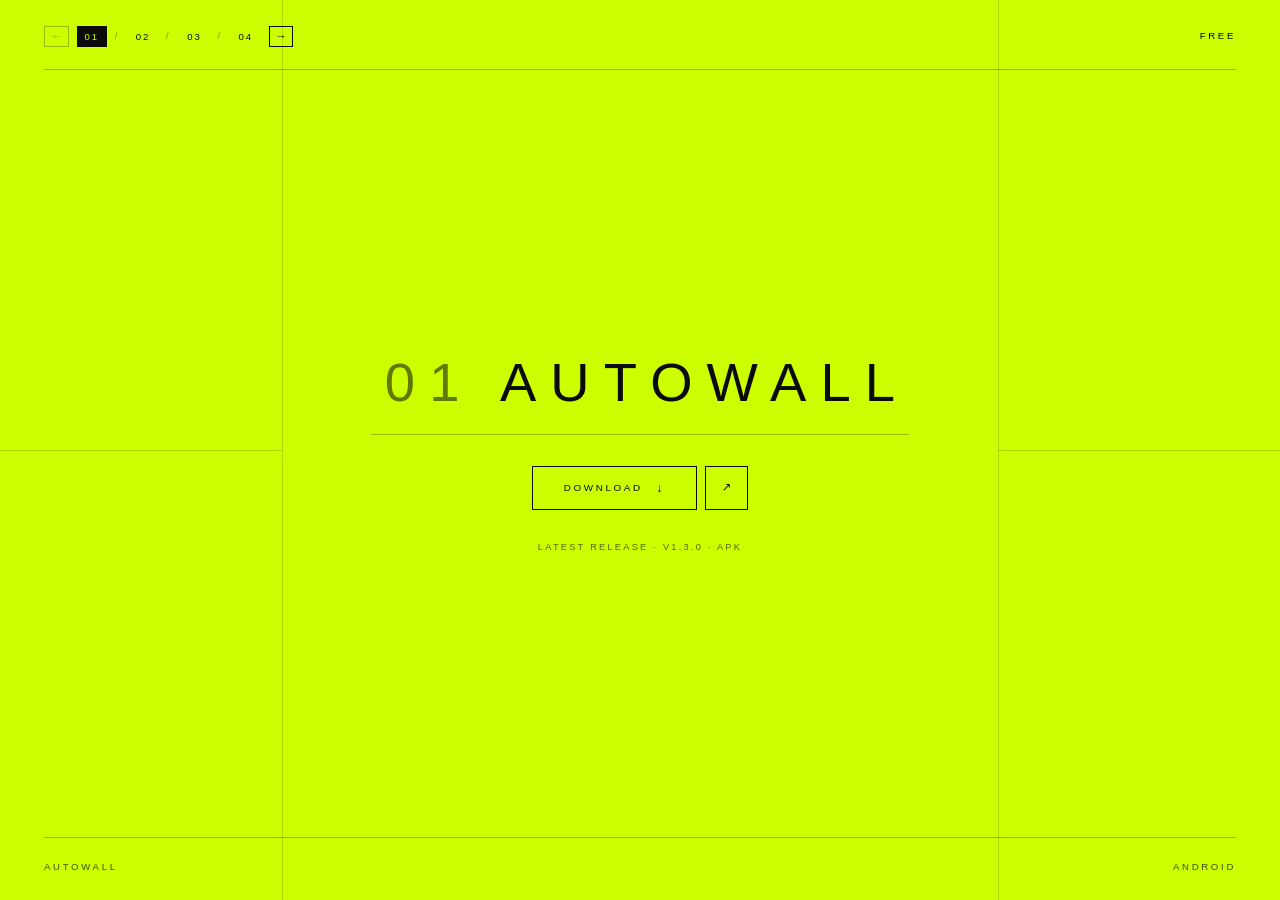
==== index.html @ 522e4326 "Point the download buttons at the latest releases (01 AutoWall v1.3.0, 02 Progress Tracker v1.2.0, 0" ====
<!DOCTYPE html>
<html lang="en">
  <head>
    <meta charset="utf-8">
    <meta name="viewport" content="width=device-width, initial-scale=1">
    <meta name="color-scheme" content="light">
    <meta name="theme-color" content="#ccff00">
    <meta name="msapplication-TileColor" content="#ccff00">
    <meta name="msapplication-TileImage" content="/assets/icon-192x192.png">
    <meta name="description" content="Paid Apps Made Free: 01 AutoWall, 02 Progress Tracker, 03 Teal and 04 Faster Downloads, four free Android apps. Direct APK downloads from GitHub.">
    <meta name="robots" content="index, follow, max-image-preview:large, max-snippet:-1, max-video-preview:-1">
    <link rel="canonical" href="https://free.justsimpleapps.online/">
    <link rel="icon" href="/favicon.ico" sizes="96x96 48x48 32x32 16x16">
    <link rel="icon" href="/assets/favicon-48x48.png" type="image/png" sizes="48x48">
    <link rel="icon" href="/assets/favicon-96x96.png" type="image/png" sizes="96x96">
    <link rel="icon" href="/assets/icon-192x192.png" type="image/png" sizes="192x192">
    <link rel="icon" href="/assets/icon-512x512.png" type="image/png" sizes="512x512">
    <link rel="icon" href="/assets/favicon-32x32.png" type="image/png" sizes="32x32">
    <link rel="icon" href="/assets/favicon-16x16.png" type="image/png" sizes="16x16">
    <link rel="icon" href="/assets/free-app-icon.png" type="image/png" sizes="1280x1280">
    <link rel="shortcut icon" href="/favicon.ico">
    <link rel="apple-touch-icon" href="/apple-touch-icon.png" sizes="180x180">
    <link rel="apple-touch-icon" href="/assets/apple-touch-icon.png" sizes="180x180">
    <link rel="manifest" href="/site.webmanifest">
    <link rel="stylesheet" href="/styles.css">

    <title>01 AutoWall · 02 Progress Tracker · 03 Teal · 04 Faster Downloads</title>

    <meta property="og:type" content="website">
    <meta property="og:site_name" content="Paid Apps Made Free">
    <meta property="og:url" content="https://free.justsimpleapps.online/">
    <meta property="og:title" content="Paid Apps Made Free">
    <meta property="og:description" content="01 AutoWall, a free automatic wallpaper changer, 02 Progress Tracker, a free project progress tracker, 03 Teal, a free video and audio downloader built on yt-dlp, and 04 Faster Downloads, a free downloader that bonds Wi-Fi and mobile data. Direct APK downloads from GitHub.">
    <meta property="og:image" content="https://free.justsimpleapps.online/assets/og-image.png">
    <meta property="og:image:type" content="image/png">
    <meta property="og:image:width" content="1200">
    <meta property="og:image:height" content="630">
    <meta property="og:image:alt" content="Paid Apps Made Free: free Android apps, one at a time.">
    <meta name="twitter:card" content="summary_large_image">
    <meta name="twitter:title" content="Paid Apps Made Free">
    <meta name="twitter:description" content="01 AutoWall, 02 Progress Tracker, 03 Teal and 04 Faster Downloads: free Android apps, each with a direct APK download from GitHub.">
    <meta name="twitter:image" content="https://free.justsimpleapps.online/assets/og-image.png">
    <meta name="twitter:image:alt" content="Paid Apps Made Free: free Android apps, one at a time.">

    <script type="application/ld+json">
      {
        "@context": "https://schema.org",
        "@graph": [
          {
            "@type": "Organization",
            "@id": "https://free.justsimpleapps.online/#organization",
            "name": "Paid Apps Made Free",
            "url": "https://free.justsimpleapps.online/",
            "logo": {
              "@type": "ImageObject",
              "url": "https://free.justsimpleapps.online/assets/icon-512x512.png",
              "width": 512,
              "height": 512
            },
            "image": "https://free.justsimpleapps.online/assets/free-app-icon.png"
          },
          {
            "@type": "WebSite",
            "@id": "https://free.justsimpleapps.online/#website",
            "url": "https://free.justsimpleapps.online/",
            "name": "Paid Apps Made Free",
            "publisher": { "@id": "https://free.justsimpleapps.online/#organization" },
            "inLanguage": "en"
          },
          {
            "@type": "WebPage",
            "@id": "https://free.justsimpleapps.online/#webpage-01",
            "url": "https://free.justsimpleapps.online/#app-01",
            "name": "01 AutoWall",
            "description": "01 AutoWall, a free automatic wallpaper changer for Android. Download the latest APK release directly from GitHub.",
            "isPartOf": { "@id": "https://free.justsimpleapps.online/#website" },
            "inLanguage": "en"
          },
          {
            "@type": "SoftwareApplication",
            "@id": "https://free.justsimpleapps.online/#app-01",
            "name": "AutoWall",
            "alternateName": "01 AutoWall",
            "image": "https://free.justsimpleapps.online/assets/icon-512x512.png",
            "operatingSystem": "Android 8.0+",
            "applicationCategory": "UtilitiesApplication",
            "downloadUrl": "https://github.com/owaiskhan-ash/Automatic-wallpaper-changer/releases/latest/download/AutoWall.apk",
            "installUrl": "https://github.com/owaiskhan-ash/Automatic-wallpaper-changer/releases/latest",
            "offers": {
              "@type": "Offer",
              "price": "0",
              "priceCurrency": "USD"
            }
          },
          {
            "@type": "WebPage",
            "@id": "https://free.justsimpleapps.online/#webpage-02",
            "url": "https://free.justsimpleapps.online/#app-02",
            "name": "02 Progress Tracker",
            "description": "02 Progress Tracker, a free project progress tracker for Android with an on-device widget. Download the latest APK release directly from GitHub.",
            "isPartOf": { "@id": "https://free.justsimpleapps.online/#website" },
            "inLanguage": "en"
          },
          {
            "@type": "SoftwareApplication",
            "@id": "https://free.justsimpleapps.online/#app-02",
            "name": "Progress Tracker",
            "alternateName": "02 Progress Tracker",
            "image": "https://free.justsimpleapps.online/assets/icon-512x512.png",
            "operatingSystem": "Android",
            "applicationCategory": "ProductivityApplication",
            "downloadUrl": "https://github.com/owaiskhan-ash/Progress-Tracker/releases/latest/download/Project-Tracker.apk",
            "installUrl": "https://github.com/owaiskhan-ash/Progress-Tracker/releases/latest",
            "offers": {
              "@type": "Offer",
              "price": "0",
              "priceCurrency": "USD"
            }
          },
          {
            "@type": "WebPage",
            "@id": "https://free.justsimpleapps.online/#webpage-03",
            "url": "https://free.justsimpleapps.online/#app-03",
            "name": "03 Teal",
            "description": "03 Teal, a free video and audio downloader for Android built on yt-dlp. Download the latest APK release directly from GitHub.",
            "isPartOf": { "@id": "https://free.justsimpleapps.online/#website" },
            "inLanguage": "en"
          },
          {
            "@type": "SoftwareApplication",
            "@id": "https://free.justsimpleapps.online/#app-03",
            "name": "Teal",
            "alternateName": "03 Teal",
            "image": "https://free.justsimpleapps.online/assets/icon-512x512.png",
            "operatingSystem": "Android 7.0+",
            "applicationCategory": "MultimediaApplication",
            "downloadUrl": "https://github.com/owaiskhan-ash/Video-Downloader/releases/latest/download/teal-v0.4.0-arm64-v8a.apk",
            "installUrl": "https://github.com/owaiskhan-ash/Video-Downloader/releases/latest",
            "offers": {
              "@type": "Offer",
              "price": "0",
              "priceCurrency": "USD"
            }
          },
          {
            "@type": "WebPage",
            "@id": "https://free.justsimpleapps.online/#webpage-04",
            "url": "https://free.justsimpleapps.online/#app-04",
            "name": "04 Faster Downloads",
            "description": "04 Faster Downloads, a free Android downloader that pulls one file over Wi-Fi and mobile data at the same time. Download the latest APK release directly from GitHub.",
            "isPartOf": { "@id": "https://free.justsimpleapps.online/#website" },
            "inLanguage": "en"
          },
          {
            "@type": "SoftwareApplication",
            "@id": "https://free.justsimpleapps.online/#app-04",
            "name": "Faster Downloads",
            "alternateName": "04 Faster Downloads",
            "image": "https://free.justsimpleapps.online/assets/icon-512x512.png",
            "operatingSystem": "Android 8.0+",
            "applicationCategory": "UtilitiesApplication",
            "downloadUrl": "https://github.com/owaiskhan-ash/Faster-Downloads/releases/latest/download/FasterDownloads-0.9.2.apk",
            "installUrl": "https://github.com/owaiskhan-ash/Faster-Downloads/releases/latest",
            "offers": {
              "@type": "Offer",
              "price": "0",
              "priceCurrency": "USD"
            }
          }
        ]
      }
    </script>
  </head>
  <body>
    <a class="skip-link" href="#main">Skip to content</a>

    <main id="main" class="stage">
      <div class="hairlines" aria-hidden="true">
        <span class="line line-v line-v-left"></span>
        <span class="line line-v line-v-right"></span>
        <span class="line line-h line-h-left"></span>
        <span class="line line-h line-h-right"></span>
      </div>

      <header class="bar bar-top">
        <nav class="nav" aria-label="Apps">
          <span class="nav-arrow nav-prev is-disabled" aria-hidden="true">←</span>
          <a class="nav-arrow nav-prev nav-prev-01" href="#app-01" aria-label="Previous app"><span aria-hidden="true">←</span></a>
          <a class="nav-arrow nav-prev nav-prev-02" href="#app-02" aria-label="Previous app"><span aria-hidden="true">←</span></a>
          <a class="nav-arrow nav-prev nav-prev-03" href="#app-03" aria-label="Previous app"><span aria-hidden="true">←</span></a>
          <a class="nav-dot" href="#app-01">01</a>
          <span class="nav-sep" aria-hidden="true">/</span>
          <a class="nav-dot" href="#app-02">02</a>
          <span class="nav-sep" aria-hidden="true">/</span>
          <a class="nav-dot" href="#app-03">03</a>
          <span class="nav-sep" aria-hidden="true">/</span>
          <a class="nav-dot" href="#app-04">04</a>
          <a class="nav-arrow nav-next nav-next-02" href="#app-02" aria-label="Next app"><span aria-hidden="true">→</span></a>
          <a class="nav-arrow nav-next nav-next-03" href="#app-03" aria-label="Next app"><span aria-hidden="true">→</span></a>
          <a class="nav-arrow nav-next nav-next-04" href="#app-04" aria-label="Next app"><span aria-hidden="true">→</span></a>
          <span class="nav-arrow nav-next is-disabled" aria-hidden="true">→</span>
        </nav>
        <span class="tag">FREE</span>
      </header>

      <div class="deck">
        <section class="slide slide-01" id="app-01" aria-labelledby="app-01-code">
          <div class="core">
            <h1 class="app-code" id="app-01-code"><span class="code-num">01</span> AutoWall</h1>

            <div class="actions">
              <a class="btn btn-primary" href="https://github.com/owaiskhan-ash/Automatic-wallpaper-changer/releases/latest/download/AutoWall.apk" target="_blank" rel="noopener">
                <span>Download</span>
                <span class="btn-glyph" aria-hidden="true">↓</span>
              </a>
              <a class="btn btn-square" href="https://github.com/owaiskhan-ash/Automatic-wallpaper-changer" target="_blank" rel="noopener" aria-label="Open the GitHub repository">
                <span aria-hidden="true">↗</span>
              </a>
            </div>

            <p class="caption">Latest release <span aria-hidden="true">·</span> v1.3.0 <span aria-hidden="true">·</span> APK</p>
          </div>

          <footer class="bar bar-bottom">
            <span class="tag">AutoWall</span>
            <span class="tag">Android</span>
          </footer>
        </section>

        <section class="slide slide-02" id="app-02" aria-labelledby="app-02-code">
          <div class="core">
            <h1 class="app-code" id="app-02-code"><span class="code-num">02</span> Progress Tracker</h1>

            <div class="actions">
              <a class="btn btn-primary" href="https://github.com/owaiskhan-ash/Progress-Tracker/releases/latest/download/Project-Tracker.apk" target="_blank" rel="noopener">
                <span>Download</span>
                <span class="btn-glyph" aria-hidden="true">↓</span>
              </a>
              <a class="btn btn-square" href="https://github.com/owaiskhan-ash/Progress-Tracker" target="_blank" rel="noopener" aria-label="Open the GitHub repository">
                <span aria-hidden="true">↗</span>
              </a>
            </div>

            <p class="caption">Latest release <span aria-hidden="true">·</span> v1.2.0 <span aria-hidden="true">·</span> APK</p>
          </div>

          <footer class="bar bar-bottom">
            <span class="tag">Progress Tracker</span>
            <span class="tag">Android</span>
          </footer>
        </section>

        <section class="slide slide-03" id="app-03" aria-labelledby="app-03-code">
          <div class="core">
            <h1 class="app-code" id="app-03-code"><span class="code-num">03</span> Teal</h1>

            <div class="actions">
              <a class="btn btn-primary" href="https://github.com/owaiskhan-ash/Video-Downloader/releases/latest/download/teal-v0.4.0-arm64-v8a.apk" target="_blank" rel="noopener">
                <span>Download</span>
                <span class="btn-glyph" aria-hidden="true">↓</span>
              </a>
              <a class="btn btn-square" href="https://github.com/owaiskhan-ash/Video-Downloader" target="_blank" rel="noopener" aria-label="Open the GitHub repository" title="Source, releases and issues">
                <span aria-hidden="true">↗</span>
              </a>
            </div>

            <p class="caption">Latest release <span aria-hidden="true">·</span> v0.4.0 <span aria-hidden="true">·</span> arm64-v8a APK</p>
          </div>

          <footer class="bar bar-bottom">
            <span class="tag">Teal</span>
            <span class="tag">Android</span>
          </footer>
        </section>

        <section class="slide slide-04" id="app-04" aria-labelledby="app-04-code">
          <div class="core">
            <h1 class="app-code" id="app-04-code"><span class="code-num">04</span> Faster Downloads</h1>

            <div class="actions">
              <a class="btn btn-primary" href="https://github.com/owaiskhan-ash/Faster-Downloads/releases/latest/download/FasterDownloads-0.9.2.apk" target="_blank" rel="noopener">
                <span>Download</span>
                <span class="btn-glyph" aria-hidden="true">↓</span>
              </a>
              <a class="btn btn-square" href="https://github.com/owaiskhan-ash/Faster-Downloads" target="_blank" rel="noopener" aria-label="Open the GitHub repository">
                <span aria-hidden="true">↗</span>
              </a>
            </div>

            <p class="caption">Latest release <span aria-hidden="true">·</span> v0.9.2 <span aria-hidden="true">·</span> APK</p>
          </div>

          <footer class="bar bar-bottom">
            <span class="tag">Faster Downloads</span>
            <span class="tag">Android</span>
          </footer>
        </section>
      </div>

      <p class="swipe-status" role="status" aria-live="polite"></p>
    </main>

    <!-- Mobile swipe between apps; the page is fully usable without it. -->
    <script src="/swipe.js" defer></script>
  </body>
</html>
---- styles.css ----
@charset "UTF-8";

:root {
  color-scheme: light;
  --fluoro: #ccff00;
  --ink: #0b0b0b;
  --line: rgba(11, 11, 11, 0.28);
  --line-soft: rgba(11, 11, 11, 0.15);
  --hairline: 1px;
  font-family: "Helvetica Neue", Helvetica, Arial, ui-sans-serif, system-ui, sans-serif;
  font-synthesis: none;
  text-rendering: optimizeLegibility;
}

* {
  box-sizing: border-box;
}

html {
  background: var(--fluoro);
}

body {
  min-width: 320px;
  min-height: 100vh;
  min-height: 100dvh;
  margin: 0;
  background: var(--fluoro);
  color: var(--ink);
  font-size: 0.75rem;
  font-weight: 300;
  line-height: 1.5;
  letter-spacing: 0.04em;
  -webkit-font-smoothing: antialiased;
}

a {
  color: inherit;
}

.skip-link {
  position: fixed;
  z-index: 20;
  top: 0.75rem;
  left: 0.75rem;
  padding: 0.55rem 0.9rem;
  transform: translateY(-220%);
  border: var(--hairline) solid var(--ink);
  background: var(--fluoro);
  font-size: 0.62rem;
  font-weight: 300;
  letter-spacing: 0.18em;
  text-decoration: none;
  text-transform: uppercase;
}

.skip-link:focus {
  transform: translateY(0);
}

a:focus-visible {
  outline: var(--hairline) dashed var(--ink);
  outline-offset: 5px;
}

/* ---------- stage ---------- */

.stage {
  position: relative;
  display: grid;
  grid-template-rows: auto 1fr;
  min-height: 100vh;
  min-height: 100dvh;
  padding: clamp(0.9rem, 2.4vw, 1.6rem) clamp(1rem, 4vw, 2.75rem);
  overflow: hidden;
}

.hairlines {
  position: absolute;
  inset: 0;
  pointer-events: none;
}

.line {
  position: absolute;
  background: var(--line-soft);
}

.line-v {
  top: 0;
  bottom: 0;
  width: var(--hairline);
}

.line-v-left {
  left: 22%;
}

.line-v-right {
  left: 78%;
}

.line-h {
  top: 50%;
  height: var(--hairline);
}

/* The centre rule only shows in the side gutters so it never crosses the type. */
.line-h-left {
  left: 0;
  width: 22%;
}

.line-h-right {
  left: 78%;
  right: 0;
}

/* ---------- bars ---------- */

.bar {
  position: relative;
  z-index: 1;
  display: flex;
  align-items: center;
  justify-content: space-between;
  gap: 1rem;
  font-size: 0.6rem;
  font-weight: 300;
  letter-spacing: 0.28em;
  text-transform: uppercase;
}

.bar-top {
  justify-content: space-between;
  padding-bottom: clamp(0.9rem, 2vw, 1.35rem);
  border-bottom: var(--hairline) solid var(--line);
}

.bar-bottom {
  padding-top: clamp(0.9rem, 2vw, 1.35rem);
  border-top: var(--hairline) solid var(--line);
  color: rgba(11, 11, 11, 0.72);
}

.tag {
  white-space: nowrap;
}

/* ---------- slideshow nav ---------- */

.nav {
  display: flex;
  align-items: center;
  gap: 0.5rem;
}

/* Every nav control shares one box so the arrows and tabs line up exactly. */
.nav-arrow,
.nav-dot {
  display: inline-flex;
  align-items: center;
  justify-content: center;
  box-sizing: border-box;
  height: 1.35rem;
  line-height: 1;
  border: var(--hairline) solid transparent;
  font-size: 0.6rem;
  font-weight: 300;
  letter-spacing: 0.2em;
  text-decoration: none;
  text-transform: uppercase;
  transition: border-color 160ms ease, background-color 160ms ease, color 160ms ease;
}

.nav-arrow {
  width: 1.55rem;
  padding: 0;
  border-color: var(--ink);
  font-size: 0.72rem;
  letter-spacing: 0;
}

.nav-arrow.is-disabled {
  border-color: var(--line);
  color: rgba(11, 11, 11, 0.32);
  pointer-events: none;
}

.nav-dot {
  padding: 0 0.42rem;
}

.nav-dot:hover,
.nav-dot:focus-visible {
  border-color: var(--ink);
}

.nav-sep {
  opacity: 0.4;
}

.nav-arrow:hover,
.nav-arrow:focus-visible {
  background: var(--ink);
  color: var(--fluoro);
}

/* Highlight the slide currently on screen. */
.stage:not(:has(.slide:target)) .nav-dot[href="#app-01"],
.stage:has(#app-01:target) .nav-dot[href="#app-01"],
.stage:has(#app-02:target) .nav-dot[href="#app-02"],
.stage:has(#app-03:target) .nav-dot[href="#app-03"],
.stage:has(#app-04:target) .nav-dot[href="#app-04"] {
  background: var(--ink);
  color: var(--fluoro);
}

/* Keep one prev and one next arrow box visible at every slide so the tabs never shift. */
.nav-prev,
.nav-next {
  display: none;
}

.stage:not(:has(.slide:target)) .nav-prev.is-disabled,
.stage:has(#app-01:target) .nav-prev.is-disabled,
.stage:has(#app-02:target) .nav-prev-01,
.stage:has(#app-03:target) .nav-prev-02,
.stage:has(#app-04:target) .nav-prev-03,
.stage:not(:has(.slide:target)) .nav-next-02,
.stage:has(#app-01:target) .nav-next-02,
.stage:has(#app-02:target) .nav-next-03,
.stage:has(#app-03:target) .nav-next-04,
.stage:has(#app-04:target) .nav-next.is-disabled {
  display: inline-flex;
}

/* ---------- deck ---------- */

.deck {
  position: relative;
  display: grid;
  min-height: 0;
}

/* One slide at a time: the targeted slide is shown, or the first slide when
   the URL has no target (the default landing view). */
.slide {
  display: none;
  grid-template-rows: 1fr auto;
  min-height: 0;
}

.slide:target,
.deck:not(:has(.slide:target)) .slide:first-of-type {
  display: grid;
}

/* Browsers without :has() fall back to a stacked deck so content is never hidden. */
@supports not (selector(:has(*))) {
  .slide {
    display: grid;
  }
}

/* ---------- core ---------- */

.core {
  position: relative;
  z-index: 1;
  display: flex;
  flex: 1 1 auto;
  flex-direction: column;
  align-items: center;
  justify-content: center;
  gap: clamp(1.1rem, 2.6vw, 1.9rem);
  padding: clamp(2rem, 6vw, 4rem) 0;
  text-align: center;
}

.app-code {
  margin: 0;
  padding-bottom: clamp(0.85rem, 2vw, 1.2rem);
  border-bottom: var(--hairline) solid var(--line);
  font-size: clamp(1.35rem, 5.6vw, 3.4rem);
  font-weight: 200;
  line-height: 1.15;
  letter-spacing: 0.26em;
  text-indent: 0.26em;
  text-transform: uppercase;
}

.code-num {
  font-weight: 200;
  opacity: 0.55;
}

.actions {
  display: flex;
  align-items: stretch;
  gap: 0.55rem;
}

.btn {
  display: inline-flex;
  align-items: center;
  justify-content: center;
  gap: 0.85rem;
  border: var(--hairline) solid var(--ink);
  border-radius: 0;
  background: transparent;
  color: var(--ink);
  font-family: inherit;
  font-size: 0.62rem;
  font-weight: 300;
  letter-spacing: 0.26em;
  line-height: 1;
  text-decoration: none;
  text-transform: uppercase;
  transition: background-color 160ms ease, color 160ms ease;
}

.btn-primary {
  padding: 0.95rem 1.9rem;
}

.btn-square {
  width: 2.65rem;
  padding: 0;
  font-size: 0.72rem;
  letter-spacing: 0;
}

.btn:hover,
.btn:focus-visible {
  background: var(--ink);
  color: var(--fluoro);
}

.btn-glyph {
  font-size: 0.78rem;
  line-height: 1;
}

.caption {
  margin: 0;
  color: rgba(11, 11, 11, 0.62);
  font-size: 0.58rem;
  font-weight: 300;
  letter-spacing: 0.24em;
  text-transform: uppercase;
}

/* ---------- entrance ---------- */

@keyframes frame-in {
  from {
    opacity: 0;
  }
  to {
    opacity: 1;
  }
}

@keyframes rise {
  from {
    opacity: 0;
    transform: translateY(0.7rem);
    filter: blur(2px);
  }
  to {
    opacity: 1;
    transform: translateY(0);
    filter: blur(0);
  }
}

@keyframes buttons-in {
  from {
    opacity: 0;
    transform: translateY(1rem);
    filter: blur(2px);
  }
  to {
    opacity: 1;
    transform: translateY(0);
    filter: blur(0);
  }
}

@keyframes slide-in {
  from {
    opacity: 0.45;
    transform: translate3d(0, 0.4rem, 0);
  }
  to {
    opacity: 1;
    transform: translate3d(0, 0, 0);
  }
}

.hairlines {
  animation: frame-in 900ms ease both;
}

.bar-top {
  animation: rise 700ms cubic-bezier(0.2, 0.7, 0.2, 1) both;
}

/* Staggered rise runs only on the initial landing view; switching slides never
   fades the bottom bar or blanks out the buttons and caption. */
.deck:not(:has(.slide:target)):not(.has-interacted) .app-code,
.deck:not(:has(.slide:target)):not(.has-interacted) .caption,
.deck:not(:has(.slide:target)):not(.has-interacted) .bar-bottom {
  animation: rise 700ms cubic-bezier(0.2, 0.7, 0.2, 1) both;
}

.deck:not(:has(.slide:target)):not(.has-interacted) .actions {
  animation: buttons-in 700ms cubic-bezier(0.2, 0.7, 0.2, 1) both;
  animation-delay: 140ms;
}

.deck:not(:has(.slide:target)):not(.has-interacted) .caption {
  animation-delay: 240ms;
}

/* Non-swipe tab changes animate only the middle elements once, leaving bars steady. */
.slide:target .core:not(.is-settled):not(.is-swiping):not(.is-snapping):not(.swipe-in-next):not(.swipe-in-prev) {
  animation: slide-in 240ms cubic-bezier(0.2, 0.7, 0.2, 1) both;
}

@media (prefers-reduced-motion: reduce) {
  .hairlines,
  .bar-top,
  .deck:not(:has(.slide:target)):not(.has-interacted) .app-code,
  .deck:not(:has(.slide:target)):not(.has-interacted) .actions,
  .deck:not(:has(.slide:target)):not(.has-interacted) .caption,
  .deck:not(:has(.slide:target)):not(.has-interacted) .bar-bottom,
  .slide:target .core:not(.is-settled):not(.is-swiping):not(.is-snapping):not(.swipe-in-next):not(.swipe-in-prev) {
    animation: none;
  }
}

@media (max-width: 620px) {
  .line-v {
    display: none;
  }

  .app-code {
    letter-spacing: 0.16em;
    text-indent: 0.16em;
  }

  .btn-primary {
    padding: 0.9rem 1.5rem;
  }

  .bar {
    letter-spacing: 0.22em;
  }

  .nav {
    gap: 0.38rem;
  }
}

/* ---------- mobile swipe ---------- */
/* swipe.js only engages below the same 620px breakpoint (or on coarse pointers),
   moving only the middle .core elements while the top bar, bottom bar, and
   hairlines remain completely still. Without JavaScript the deck keeps working
   through the arrows and the #app-01 to #app-04 fragments. */

.swipe-status {
  position: absolute;
  width: 1px;
  height: 1px;
  margin: -1px;
  padding: 0;
  overflow: hidden;
  clip-path: inset(50%);
  white-space: nowrap;
  border: 0;
}

@keyframes swipe-from-next {
  from {
    opacity: 0.45;
    transform: translate3d(24%, 0, 0);
  }
  to {
    opacity: 1;
    transform: translate3d(0, 0, 0);
  }
}

@keyframes swipe-from-prev {
  from {
    opacity: 0.45;
    transform: translate3d(-24%, 0, 0);
  }
  to {
    opacity: 1;
    transform: translate3d(0, 0, 0);
  }
}

/* Phones and tablets: narrow viewports, or any coarse pointer such as a finger.
   Keep this query in sync with MOBILE_QUERY in swipe.js. */
@media (max-width: 620px), (hover: none) and (pointer: coarse) {
  /* Horizontal swipes in the middle area belong to the deck; vertical gestures still scroll. */
  .core {
    touch-action: pan-y;
    -webkit-backface-visibility: hidden;
    backface-visibility: hidden;
    will-change: transform;
  }

  /* Only the middle elements follow the finger; top bar, bottom bar, and hairlines stay put. */
  .core.is-swiping {
    animation: none;
    transition: none;
    transform: translate3d(var(--swipe-x, 0px), 0, 0);
    -webkit-user-select: none;
    user-select: none;
  }

  /* An uncommitted drag eases smoothly back to centre instead of snapping. */
  .core.is-snapping {
    animation: none;
    transition: transform 200ms cubic-bezier(0.2, 0.7, 0.2, 1);
    transform: translate3d(0, 0, 0);
  }

  /* A completed swipe brings the incoming middle elements in from the side they came from. */
  .core.swipe-in-next {
    animation: swipe-from-next 280ms cubic-bezier(0.2, 0.7, 0.2, 1) both;
  }

  .core.swipe-in-prev {
    animation: swipe-from-prev 280ms cubic-bezier(0.2, 0.7, 0.2, 1) both;
  }
}

@media (prefers-reduced-motion: reduce) {
  .core {
    will-change: auto;
  }

  .core.is-swiping,
  .core.is-snapping {
    animation: none;
    transition: none;
    transform: none;
  }

  .core.swipe-in-next,
  .core.swipe-in-prev {
    animation: none;
  }
}
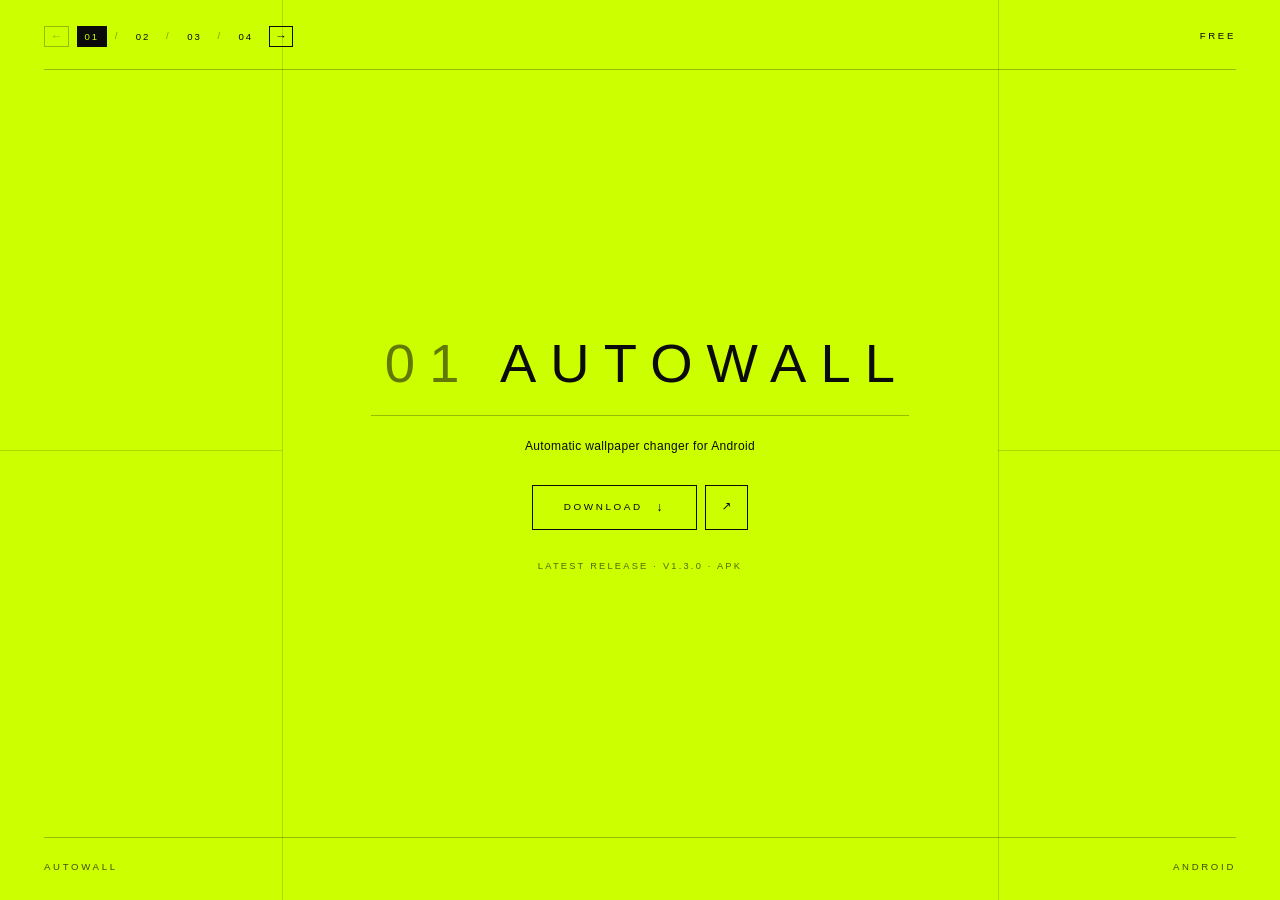
==== commit 7d7aa857: "Add a one-line tagline to every slide, and pin Teal v0.4.1 Each slide now says what its app does in " ====
--- a/index.html
+++ b/index.html
@@ -134,7 +134,7 @@
             "image": "https://free.justsimpleapps.online/assets/icon-512x512.png",
             "operatingSystem": "Android 7.0+",
             "applicationCategory": "MultimediaApplication",
-            "downloadUrl": "https://github.com/owaiskhan-ash/Video-Downloader/releases/latest/download/teal-v0.4.0-arm64-v8a.apk",
+            "downloadUrl": "https://github.com/owaiskhan-ash/Video-Downloader/releases/latest/download/teal-v0.4.1-arm64-v8a.apk",
             "installUrl": "https://github.com/owaiskhan-ash/Video-Downloader/releases/latest",
             "offers": {
               "@type": "Offer",
@@ -208,6 +208,8 @@
           <div class="core">
             <h1 class="app-code" id="app-01-code"><span class="code-num">01</span> AutoWall</h1>
 
+            <p class="tagline">Automatic wallpaper changer for Android</p>
+
             <div class="actions">
               <a class="btn btn-primary" href="https://github.com/owaiskhan-ash/Automatic-wallpaper-changer/releases/latest/download/AutoWall.apk" target="_blank" rel="noopener">
                 <span>Download</span>
@@ -231,6 +233,8 @@
           <div class="core">
             <h1 class="app-code" id="app-02-code"><span class="code-num">02</span> Progress Tracker</h1>
 
+            <p class="tagline">Project progress tracker with an on-device widget</p>
+
             <div class="actions">
               <a class="btn btn-primary" href="https://github.com/owaiskhan-ash/Progress-Tracker/releases/latest/download/Project-Tracker.apk" target="_blank" rel="noopener">
                 <span>Download</span>
@@ -254,8 +258,10 @@
           <div class="core">
             <h1 class="app-code" id="app-03-code"><span class="code-num">03</span> Teal</h1>
 
+            <p class="tagline">Video and audio downloader built on yt-dlp</p>
+
             <div class="actions">
-              <a class="btn btn-primary" href="https://github.com/owaiskhan-ash/Video-Downloader/releases/latest/download/teal-v0.4.0-arm64-v8a.apk" target="_blank" rel="noopener">
+              <a class="btn btn-primary" href="https://github.com/owaiskhan-ash/Video-Downloader/releases/latest/download/teal-v0.4.1-arm64-v8a.apk" target="_blank" rel="noopener">
                 <span>Download</span>
                 <span class="btn-glyph" aria-hidden="true">↓</span>
               </a>
@@ -264,7 +270,7 @@
               </a>
             </div>
 
-            <p class="caption">Latest release <span aria-hidden="true">·</span> v0.4.0 <span aria-hidden="true">·</span> arm64-v8a APK</p>
+            <p class="caption">Latest release <span aria-hidden="true">·</span> v0.4.1 <span aria-hidden="true">·</span> arm64-v8a APK</p>
           </div>
 
           <footer class="bar bar-bottom">
@@ -276,6 +282,8 @@
         <section class="slide slide-04" id="app-04" aria-labelledby="app-04-code">
           <div class="core">
             <h1 class="app-code" id="app-04-code"><span class="code-num">04</span> Faster Downloads</h1>
+
+            <p class="tagline">Downloads one file over Wi-Fi and mobile data</p>
 
             <div class="actions">
               <a class="btn btn-primary" href="https://github.com/owaiskhan-ash/Faster-Downloads/releases/latest/download/FasterDownloads-0.9.2.apk" target="_blank" rel="noopener">
--- a/styles.css
+++ b/styles.css
@@ -295,6 +295,21 @@
   opacity: 0.55;
 }
 
+/* One line under the app name saying what the app does. Kept short (ten words at
+   most) and unwrapped, so it reads as a subtitle rather than a paragraph. */
+.tagline {
+  max-width: 100%;
+  margin: 0;
+  font-size: clamp(0.62rem, 2.2vw, 0.75rem);
+  font-weight: 300;
+  letter-spacing: 0.03em;
+  line-height: 1.4;
+  /* Pull it closer to the app name so it reads as a subtitle, not a sibling. */
+  margin-top: -0.55rem;
+  opacity: 0.78;
+  white-space: nowrap;
+}
+
 .actions {
   display: flex;
   align-items: stretch;
@@ -410,6 +425,7 @@
 /* Staggered rise runs only on the initial landing view; switching slides never
    fades the bottom bar or blanks out the buttons and caption. */
 .deck:not(:has(.slide:target)):not(.has-interacted) .app-code,
+.deck:not(:has(.slide:target)):not(.has-interacted) .tagline,
 .deck:not(:has(.slide:target)):not(.has-interacted) .caption,
 .deck:not(:has(.slide:target)):not(.has-interacted) .bar-bottom {
   animation: rise 700ms cubic-bezier(0.2, 0.7, 0.2, 1) both;
@@ -433,6 +449,7 @@
   .hairlines,
   .bar-top,
   .deck:not(:has(.slide:target)):not(.has-interacted) .app-code,
+  .deck:not(:has(.slide:target)):not(.has-interacted) .tagline,
   .deck:not(:has(.slide:target)):not(.has-interacted) .actions,
   .deck:not(:has(.slide:target)):not(.has-interacted) .caption,
   .deck:not(:has(.slide:target)):not(.has-interacted) .bar-bottom,
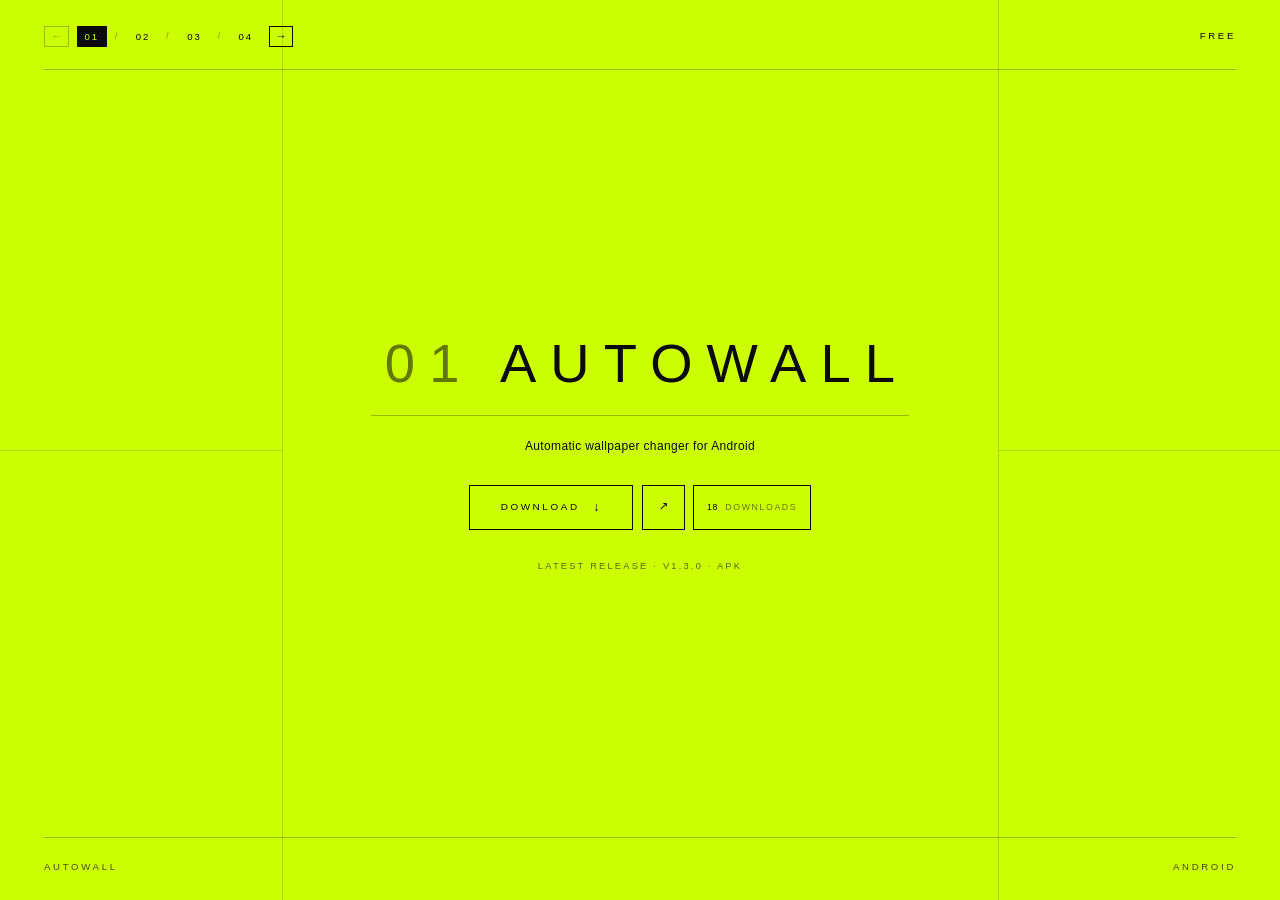
==== commit 493348da: "Show a running download count per app, added up across every version GitHub counts downloads per ass" ====
--- a/index.html
+++ b/index.html
@@ -159,7 +159,7 @@
             "image": "https://free.justsimpleapps.online/assets/icon-512x512.png",
             "operatingSystem": "Android 8.0+",
             "applicationCategory": "UtilitiesApplication",
-            "downloadUrl": "https://github.com/owaiskhan-ash/Faster-Downloads/releases/latest/download/FasterDownloads-0.9.2.apk",
+            "downloadUrl": "https://github.com/owaiskhan-ash/Faster-Downloads/releases/latest/download/FasterDownloads-0.10.0.apk",
             "installUrl": "https://github.com/owaiskhan-ash/Faster-Downloads/releases/latest",
             "offers": {
               "@type": "Offer",
@@ -218,6 +218,11 @@
               <a class="btn btn-square" href="https://github.com/owaiskhan-ash/Automatic-wallpaper-changer" target="_blank" rel="noopener" aria-label="Open the GitHub repository">
                 <span aria-hidden="true">↗</span>
               </a>
+
+              <span class="dl-count" data-downloads="app-01" hidden>
+                <span class="dl-count-value">0</span>
+                <span class="dl-count-label">downloads</span>
+              </span>
             </div>
 
             <p class="caption">Latest release <span aria-hidden="true">·</span> v1.3.0 <span aria-hidden="true">·</span> APK</p>
@@ -243,6 +248,11 @@
               <a class="btn btn-square" href="https://github.com/owaiskhan-ash/Progress-Tracker" target="_blank" rel="noopener" aria-label="Open the GitHub repository">
                 <span aria-hidden="true">↗</span>
               </a>
+
+              <span class="dl-count" data-downloads="app-02" hidden>
+                <span class="dl-count-value">0</span>
+                <span class="dl-count-label">downloads</span>
+              </span>
             </div>
 
             <p class="caption">Latest release <span aria-hidden="true">·</span> v1.2.0 <span aria-hidden="true">·</span> APK</p>
@@ -268,6 +278,11 @@
               <a class="btn btn-square" href="https://github.com/owaiskhan-ash/Video-Downloader" target="_blank" rel="noopener" aria-label="Open the GitHub repository" title="Source, releases and issues">
                 <span aria-hidden="true">↗</span>
               </a>
+
+              <span class="dl-count" data-downloads="app-03" hidden>
+                <span class="dl-count-value">0</span>
+                <span class="dl-count-label">downloads</span>
+              </span>
             </div>
 
             <p class="caption">Latest release <span aria-hidden="true">·</span> v0.4.1 <span aria-hidden="true">·</span> arm64-v8a APK</p>
@@ -286,16 +301,21 @@
             <p class="tagline">Downloads one file over Wi-Fi and mobile data</p>
 
             <div class="actions">
-              <a class="btn btn-primary" href="https://github.com/owaiskhan-ash/Faster-Downloads/releases/latest/download/FasterDownloads-0.9.2.apk" target="_blank" rel="noopener">
+              <a class="btn btn-primary" href="https://github.com/owaiskhan-ash/Faster-Downloads/releases/latest/download/FasterDownloads-0.10.0.apk" target="_blank" rel="noopener">
                 <span>Download</span>
                 <span class="btn-glyph" aria-hidden="true">↓</span>
               </a>
               <a class="btn btn-square" href="https://github.com/owaiskhan-ash/Faster-Downloads" target="_blank" rel="noopener" aria-label="Open the GitHub repository">
                 <span aria-hidden="true">↗</span>
               </a>
+
+              <span class="dl-count" data-downloads="app-04" hidden>
+                <span class="dl-count-value">0</span>
+                <span class="dl-count-label">downloads</span>
+              </span>
             </div>
 
-            <p class="caption">Latest release <span aria-hidden="true">·</span> v0.9.2 <span aria-hidden="true">·</span> APK</p>
+            <p class="caption">Latest release <span aria-hidden="true">·</span> v0.10.0 <span aria-hidden="true">·</span> APK</p>
           </div>
 
           <footer class="bar bar-bottom">
@@ -308,7 +328,8 @@
       <p class="swipe-status" role="status" aria-live="polite"></p>
     </main>
 
-    <!-- Mobile swipe between apps; the page is fully usable without it. -->
+    <!-- Swipe, keyboard and trackpad navigation, plus a download-intent warmup; the page is fully usable without it. -->
     <script src="/swipe.js" defer></script>
+    <script src="/counts.js" defer></script>
   </body>
 </html>
--- a/styles.css
+++ b/styles.css
@@ -312,6 +312,7 @@
 
 .actions {
   display: flex;
+  flex-wrap: wrap;
   align-items: stretch;
   gap: 0.55rem;
 }
@@ -357,6 +358,35 @@
   line-height: 1;
 }
 
+/* Download counter. Filled by counts.js from data/downloads.json, so it reads as
+   a control without being one; it stays hidden until a real number arrives. */
+.dl-count {
+  display: inline-flex;
+  align-items: center;
+  gap: 0.45rem;
+  padding: 0 0.78rem;
+  border: var(--hairline) solid var(--ink);
+  font-size: 0.55rem;
+  font-weight: 300;
+  letter-spacing: 0.18em;
+  line-height: 1;
+  text-transform: uppercase;
+  white-space: nowrap;
+}
+
+.dl-count[hidden] {
+  display: none;
+}
+
+.dl-count-value {
+  font-variant-numeric: tabular-nums;
+  letter-spacing: 0.08em;
+}
+
+.dl-count-label {
+  opacity: 0.55;
+}
+
 .caption {
   margin: 0;
   color: rgba(11, 11, 11, 0.62);
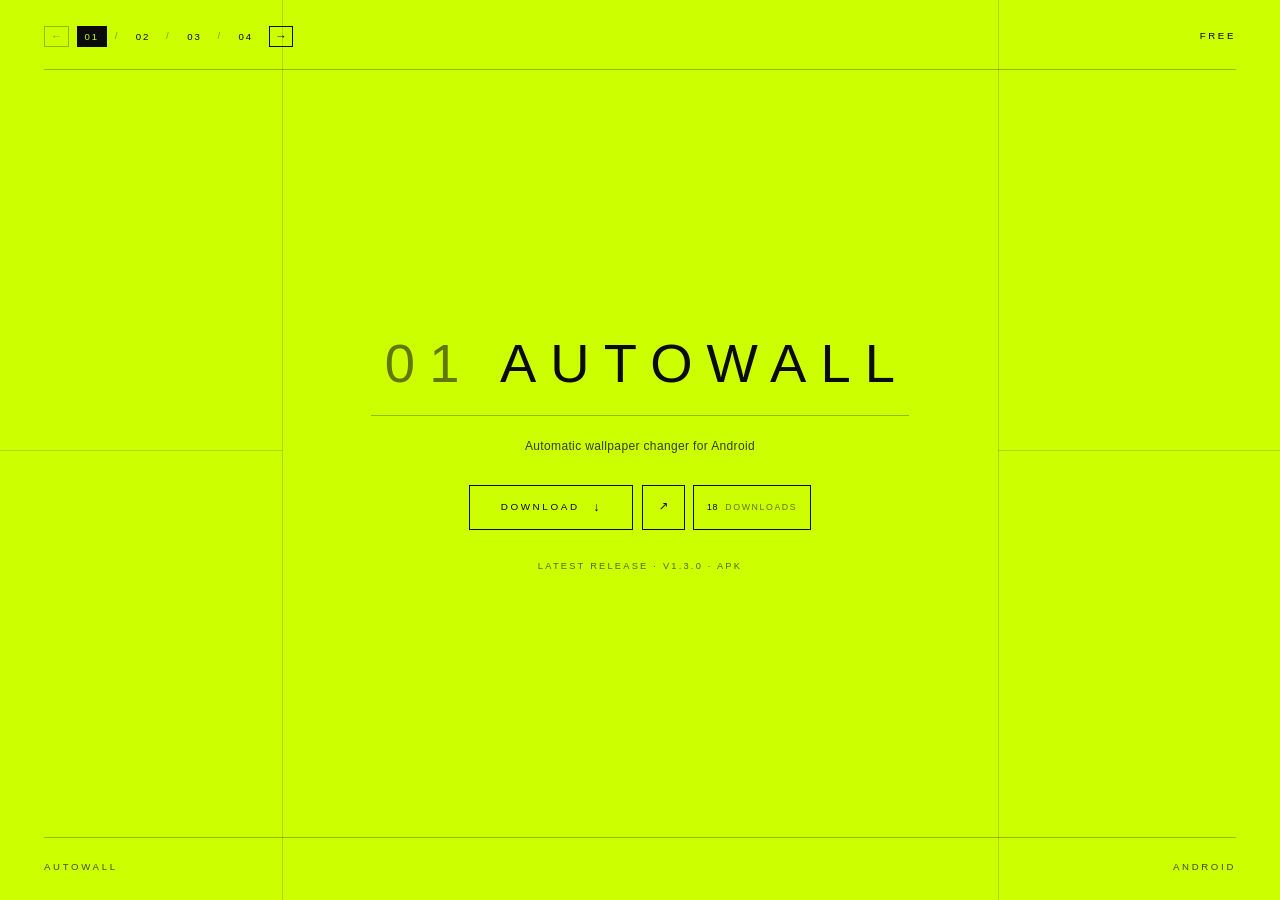
==== commit a8e828da: "Paint the deck in one frame and cut the first visit to under 100 KB The page was easing everything: " ====
--- a/index.html
+++ b/index.html
@@ -10,17 +10,14 @@
     <meta name="description" content="Paid Apps Made Free: 01 AutoWall, 02 Progress Tracker, 03 Teal and 04 Faster Downloads, four free Android apps. Direct APK downloads from GitHub.">
     <meta name="robots" content="index, follow, max-image-preview:large, max-snippet:-1, max-video-preview:-1">
     <link rel="canonical" href="https://free.justsimpleapps.online/">
-    <link rel="icon" href="/favicon.ico" sizes="96x96 48x48 32x32 16x16">
+    <!-- Six icon links, not ten: every extra one is a request a browser may make.
+         The 512 and 1280 PNGs stay in the manifest and the structured data, where
+         things that are not the tab actually ask for them. -->
+    <link rel="icon" href="/favicon.ico" sizes="48x48 32x32 16x16">
     <link rel="icon" href="/assets/favicon-48x48.png" type="image/png" sizes="48x48">
     <link rel="icon" href="/assets/favicon-96x96.png" type="image/png" sizes="96x96">
     <link rel="icon" href="/assets/icon-192x192.png" type="image/png" sizes="192x192">
-    <link rel="icon" href="/assets/icon-512x512.png" type="image/png" sizes="512x512">
-    <link rel="icon" href="/assets/favicon-32x32.png" type="image/png" sizes="32x32">
-    <link rel="icon" href="/assets/favicon-16x16.png" type="image/png" sizes="16x16">
-    <link rel="icon" href="/assets/free-app-icon.png" type="image/png" sizes="1280x1280">
-    <link rel="shortcut icon" href="/favicon.ico">
     <link rel="apple-touch-icon" href="/apple-touch-icon.png" sizes="180x180">
-    <link rel="apple-touch-icon" href="/assets/apple-touch-icon.png" sizes="180x180">
     <link rel="manifest" href="/site.webmanifest">
     <link rel="stylesheet" href="/styles.css">
 
@@ -159,7 +156,7 @@
             "image": "https://free.justsimpleapps.online/assets/icon-512x512.png",
             "operatingSystem": "Android 8.0+",
             "applicationCategory": "UtilitiesApplication",
-            "downloadUrl": "https://github.com/owaiskhan-ash/Faster-Downloads/releases/latest/download/FasterDownloads-0.10.0.apk",
+            "downloadUrl": "https://github.com/owaiskhan-ash/Faster-Downloads/releases/latest/download/FasterDownloads-0.10.2.apk",
             "installUrl": "https://github.com/owaiskhan-ash/Faster-Downloads/releases/latest",
             "offers": {
               "@type": "Offer",
@@ -301,7 +298,7 @@
             <p class="tagline">Downloads one file over Wi-Fi and mobile data</p>
 
             <div class="actions">
-              <a class="btn btn-primary" href="https://github.com/owaiskhan-ash/Faster-Downloads/releases/latest/download/FasterDownloads-0.10.0.apk" target="_blank" rel="noopener">
+              <a class="btn btn-primary" href="https://github.com/owaiskhan-ash/Faster-Downloads/releases/latest/download/FasterDownloads-0.10.2.apk" target="_blank" rel="noopener">
                 <span>Download</span>
                 <span class="btn-glyph" aria-hidden="true">↓</span>
               </a>
@@ -315,7 +312,7 @@
               </span>
             </div>
 
-            <p class="caption">Latest release <span aria-hidden="true">·</span> v0.10.0 <span aria-hidden="true">·</span> APK</p>
+            <p class="caption">Latest release <span aria-hidden="true">·</span> v0.10.2 <span aria-hidden="true">·</span> APK</p>
           </div>
 
           <footer class="bar bar-bottom">
--- a/styles.css
+++ b/styles.css
@@ -9,7 +9,6 @@
   --hairline: 1px;
   font-family: "Helvetica Neue", Helvetica, Arial, ui-sans-serif, system-ui, sans-serif;
   font-synthesis: none;
-  text-rendering: optimizeLegibility;
 }
 
 * {
@@ -18,6 +17,9 @@
 
 html {
   background: var(--fluoro);
+  /* A fragment change must jump straight there. Nothing on this page eases the
+     scroll, and this keeps it that way if a future rule ever asks for smooth. */
+  scroll-behavior: auto;
 }
 
 body {
@@ -396,95 +398,19 @@
   text-transform: uppercase;
 }
 
-/* ---------- entrance ---------- */
-
-@keyframes frame-in {
-  from {
-    opacity: 0;
-  }
-  to {
-    opacity: 1;
-  }
-}
-
-@keyframes rise {
-  from {
-    opacity: 0;
-    transform: translateY(0.7rem);
-    filter: blur(2px);
-  }
-  to {
-    opacity: 1;
-    transform: translateY(0);
-    filter: blur(0);
-  }
-}
-
-@keyframes buttons-in {
-  from {
-    opacity: 0;
-    transform: translateY(1rem);
-    filter: blur(2px);
-  }
-  to {
-    opacity: 1;
-    transform: translateY(0);
-    filter: blur(0);
-  }
-}
-
-@keyframes slide-in {
-  from {
-    opacity: 0.45;
-    transform: translate3d(0, 0.4rem, 0);
-  }
-  to {
-    opacity: 1;
-    transform: translate3d(0, 0, 0);
-  }
-}
-
-.hairlines {
-  animation: frame-in 900ms ease both;
-}
-
-.bar-top {
-  animation: rise 700ms cubic-bezier(0.2, 0.7, 0.2, 1) both;
-}
-
-/* Staggered rise runs only on the initial landing view; switching slides never
-   fades the bottom bar or blanks out the buttons and caption. */
-.deck:not(:has(.slide:target)):not(.has-interacted) .app-code,
-.deck:not(:has(.slide:target)):not(.has-interacted) .tagline,
-.deck:not(:has(.slide:target)):not(.has-interacted) .caption,
-.deck:not(:has(.slide:target)):not(.has-interacted) .bar-bottom {
-  animation: rise 700ms cubic-bezier(0.2, 0.7, 0.2, 1) both;
-}
-
-.deck:not(:has(.slide:target)):not(.has-interacted) .actions {
-  animation: buttons-in 700ms cubic-bezier(0.2, 0.7, 0.2, 1) both;
-  animation-delay: 140ms;
-}
-
-.deck:not(:has(.slide:target)):not(.has-interacted) .caption {
-  animation-delay: 240ms;
-}
-
-/* Non-swipe tab changes animate only the middle elements once, leaving bars steady. */
-.slide:target .core:not(.is-settled):not(.is-swiping):not(.is-snapping):not(.swipe-in-next):not(.swipe-in-prev) {
-  animation: slide-in 240ms cubic-bezier(0.2, 0.7, 0.2, 1) both;
-}
+/* ---------- no entrance motion ---------- */
+/* The page paints once, finished, on the first frame: no fades, no staggered
+   rises, and above all no blur filter over text, which is the most expensive
+   thing a phone can be asked to paint. Switching slides is equally immediate;
+   the DOM change is the whole effect. */
 
 @media (prefers-reduced-motion: reduce) {
-  .hairlines,
-  .bar-top,
-  .deck:not(:has(.slide:target)):not(.has-interacted) .app-code,
-  .deck:not(:has(.slide:target)):not(.has-interacted) .tagline,
-  .deck:not(:has(.slide:target)):not(.has-interacted) .actions,
-  .deck:not(:has(.slide:target)):not(.has-interacted) .caption,
-  .deck:not(:has(.slide:target)):not(.has-interacted) .bar-bottom,
-  .slide:target .core:not(.is-settled):not(.is-swiping):not(.is-snapping):not(.swipe-in-next):not(.swipe-in-prev) {
-    animation: none;
+  /* Nothing animates here, so reduced motion only has the hover fades left to
+     quiet down. */
+  .nav-arrow,
+  .nav-dot,
+  .btn {
+    transition: none;
   }
 }
 
@@ -529,79 +455,42 @@
   border: 0;
 }
 
-@keyframes swipe-from-next {
-  from {
-    opacity: 0.45;
-    transform: translate3d(24%, 0, 0);
-  }
-  to {
-    opacity: 1;
-    transform: translate3d(0, 0, 0);
-  }
-}
-
-@keyframes swipe-from-prev {
-  from {
-    opacity: 0.45;
-    transform: translate3d(-24%, 0, 0);
-  }
-  to {
-    opacity: 1;
-    transform: translate3d(0, 0, 0);
-  }
-}
-
 /* Phones and tablets: narrow viewports, or any coarse pointer such as a finger.
    Keep this query in sync with MOBILE_QUERY in swipe.js. */
 @media (max-width: 620px), (hover: none) and (pointer: coarse) {
-  /* Horizontal swipes in the middle area belong to the deck; vertical gestures still scroll. */
+  /* Horizontal swipes in the middle area belong to the deck; vertical gestures
+     still scroll the page. */
   .core {
     touch-action: pan-y;
+  }
+
+  /* A compositing layer is only worth the memory while a finger is actually
+     moving the group, so nothing asks for one at rest. */
+  .core.is-swiping,
+  .core.is-snapping {
     -webkit-backface-visibility: hidden;
     backface-visibility: hidden;
     will-change: transform;
   }
 
-  /* Only the middle elements follow the finger; top bar, bottom bar, and hairlines stay put. */
+  /* The middle group follows the finger exactly. */
   .core.is-swiping {
-    animation: none;
     transition: none;
     transform: translate3d(var(--swipe-x, 0px), 0, 0);
     -webkit-user-select: none;
     user-select: none;
   }
 
-  /* An uncommitted drag eases smoothly back to centre instead of snapping. */
+  /* A released drag snaps back to centre in one frame: no transition, no easing. */
   .core.is-snapping {
-    animation: none;
-    transition: transform 200ms cubic-bezier(0.2, 0.7, 0.2, 1);
+    transition: none;
     transform: translate3d(0, 0, 0);
   }
-
-  /* A completed swipe brings the incoming middle elements in from the side they came from. */
-  .core.swipe-in-next {
-    animation: swipe-from-next 280ms cubic-bezier(0.2, 0.7, 0.2, 1) both;
-  }
-
-  .core.swipe-in-prev {
-    animation: swipe-from-prev 280ms cubic-bezier(0.2, 0.7, 0.2, 1) both;
-  }
 }
 
 @media (prefers-reduced-motion: reduce) {
-  .core {
-    will-change: auto;
-  }
-
   .core.is-swiping,
   .core.is-snapping {
-    animation: none;
-    transition: none;
-    transform: none;
-  }
-
-  .core.swipe-in-next,
-  .core.swipe-in-prev {
-    animation: none;
-  }
-}
+    will-change: auto;
+  }
+}
